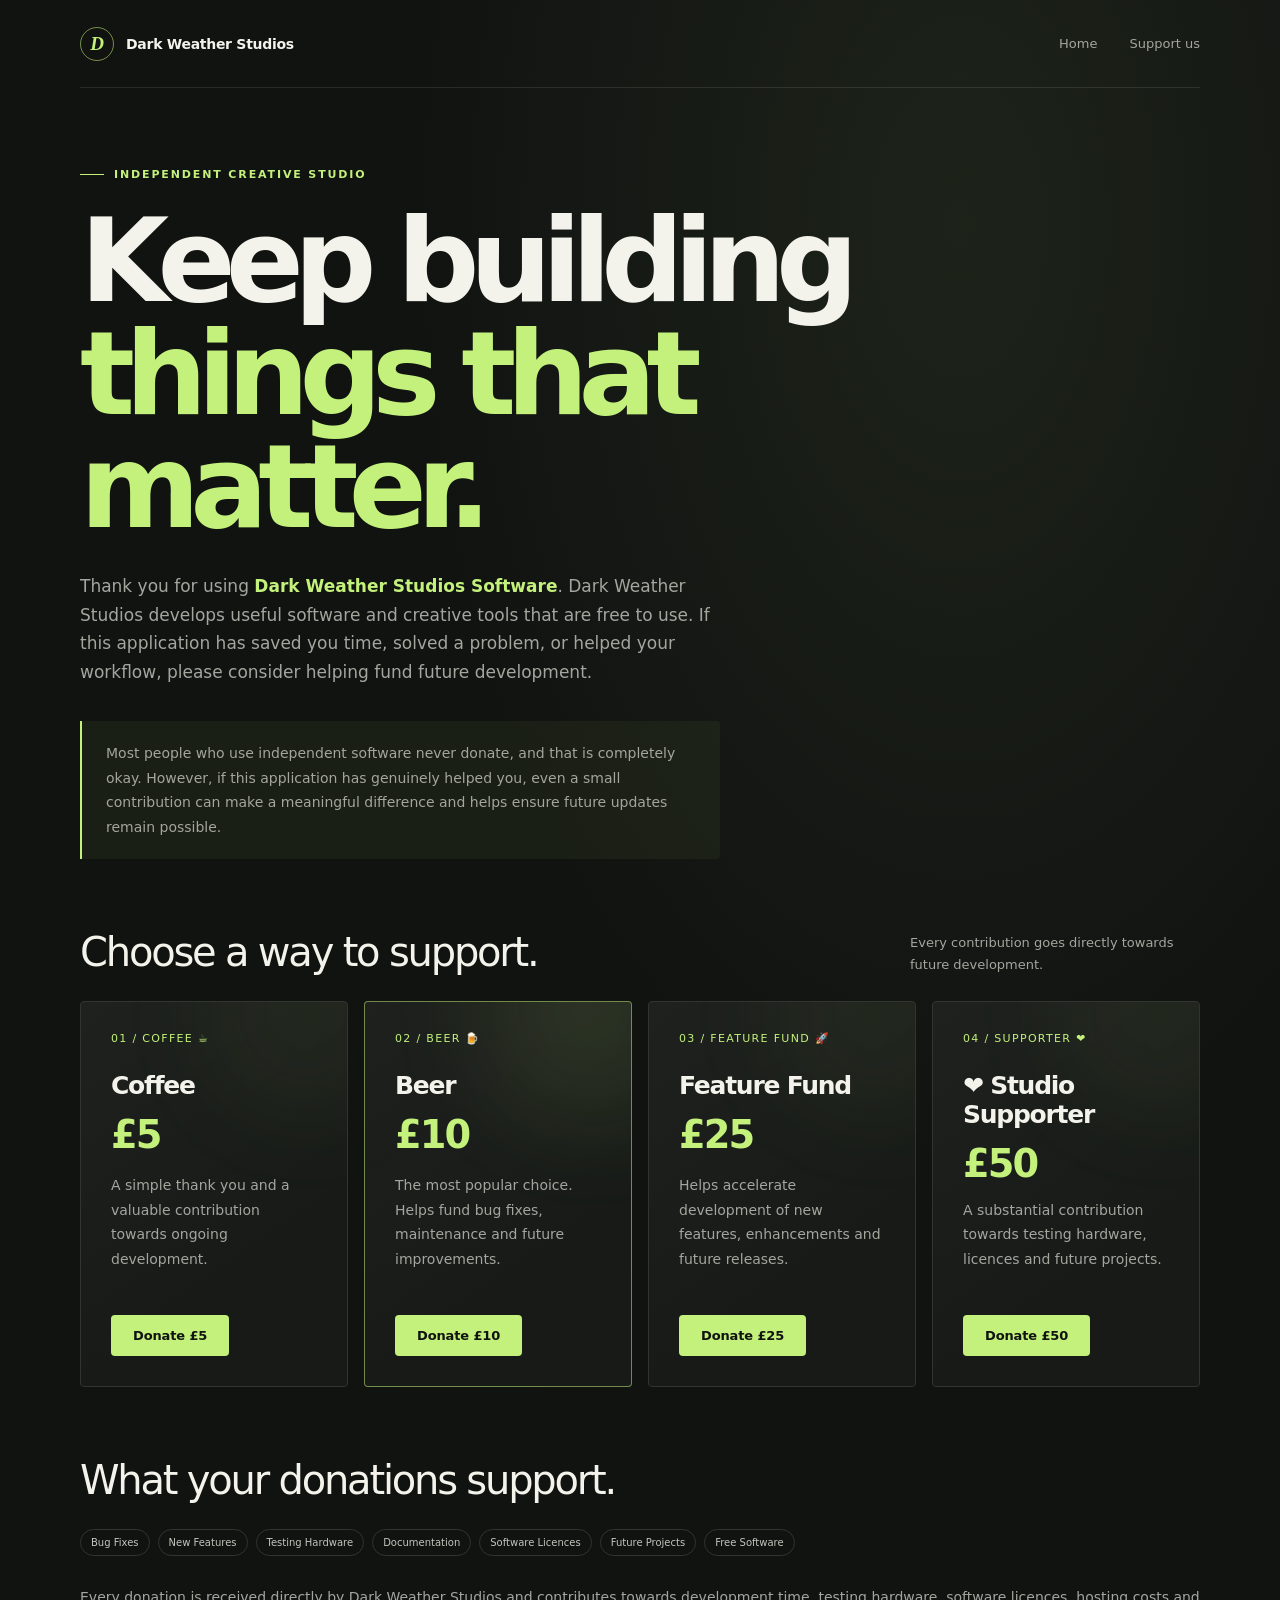
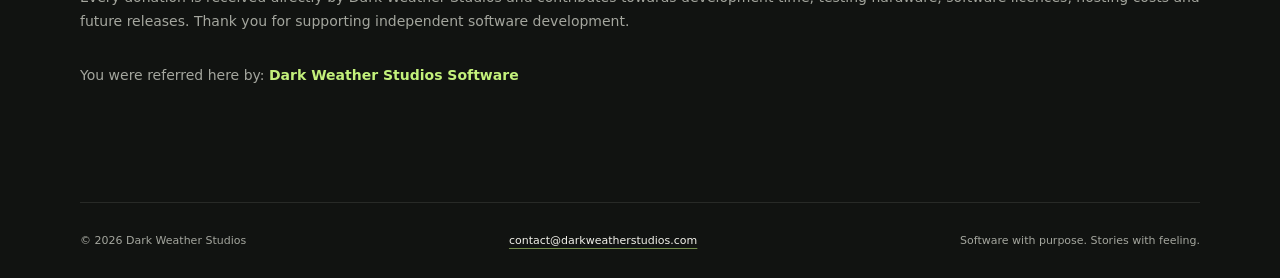
==== DonatePage.html @ fe1486bf "UpdateDark Weather Website" ====
<!doctype html>
<html lang="en">
  <head>
    <meta charset="utf-8">
    <meta name="viewport" content="width=device-width, initial-scale=1">
    <meta name="theme-color" content="#111311">
    <meta name="description" content="Support Dark Weather Studios and help fund future independent software development.">
    <title>Support Dark Weather Studios</title>
    <link rel="stylesheet" href="styles.css">
  </head>
  <body>
    <div class="page">
      <header>
        <a class="brand" href="index.html" aria-label="Dark Weather Studios home">
          <span class="brand-mark" aria-hidden="true">D</span>
          <span>Dark Weather Studios</span>
        </a>
        <nav aria-label="Main navigation">
          <a href="index.html">Home</a>
          <a href="#support">Support us</a>
        </nav>
      </header>

      <main>
        <section class="hero hero--compact">
          <p class="eyebrow">Independent creative studio</p>
          <h1>Keep building<br><span>things that matter.</span></h1>
          <p class="intro intro--wide">
            Thank you for using
            <span id="appName" class="app-name">Dark Weather Studios Software</span>.
            Dark Weather Studios develops useful software and creative tools that
            are free to use. If this application has saved you time, solved a
            problem, or helped your workflow, please consider helping fund future
            development.
          </p>
          <div class="note">
            Most people who use independent software never donate, and that is
            completely okay. However, if this application has genuinely helped
            you, even a small contribution can make a meaningful difference and
            helps ensure future updates remain possible.
          </div>
        </section>

        <section class="services" id="support" aria-labelledby="support-title">
          <div class="section-heading">
            <h2 id="support-title">Choose a way to support.</h2>
            <p>Every contribution goes directly towards future development.</p>
          </div>
          <div class="card-grid">
            <article class="service-card service-card--tier">
              <span class="service-number">01 / COFFEE ☕</span>
              <h3>Coffee</h3>
              <p class="price">£5</p>
              <p>
                A simple thank you and a valuable contribution towards ongoing
                development.
              </p>
              <div class="buttons">
                <a class="button button--primary" href="https://buy.stripe.com/14A7sLc7XarZb0yg1Rb7y00">Donate £5</a>
              </div>
            </article>
            <article class="service-card service-card--tier service-card--recommended">
              <span class="service-number">02 / BEER 🍺</span>
              <h3>Beer</h3>
              <p class="price">£10</p>
              <p>
                The most popular choice. Helps fund bug fixes, maintenance and
                future improvements.
              </p>
              <div class="buttons">
                <a class="button button--primary" href="https://buy.stripe.com/cNibJ1dc10Rpd8Gg1Rb7y02">Donate £10</a>
              </div>
            </article>
            <article class="service-card service-card--tier">
              <span class="service-number">03 / FEATURE FUND 🚀</span>
              <h3>Feature Fund</h3>
              <p class="price">£25</p>
              <p>
                Helps accelerate development of new features, enhancements and
                future releases.
              </p>
              <div class="buttons">
                <a class="button button--primary" href="https://buy.stripe.com/eVqcN54Fv9nV7Om7vlb7y03">Donate £25</a>
              </div>
            </article>
            <article class="service-card service-card--tier service-card--superstar">
              <span class="service-number">04 / SUPPORTER ❤️</span>
              <h3>❤️ Studio Supporter</h3>
              <div class="superstar-label">
                ⭐ Be a Superstar Supporter
              </div>
              <p class="price">£50</p>
              <p>
                A substantial contribution towards testing hardware, licences and
                future projects.
              </p>
              <div class="buttons">
                <a class="button button--primary" href="https://buy.stripe.com/9B6cN51tj0Rp5Ge8zpb7y04">Donate £50</a>
              </div>
            </article>
          </div>

          <div class="section-heading section-heading--spaced">
            <h2>What your donations support.</h2>
          </div>
          <div class="tags" aria-label="What donations support">
            <span>Bug Fixes</span>
            <span>New Features</span>
            <span>Testing Hardware</span>
            <span>Documentation</span>
            <span>Software Licences</span>
            <span>Future Projects</span>
            <span>Free Software</span>
          </div>
          <p class="meta">
            Every donation is received directly by Dark Weather Studios and
            contributes towards development time, testing hardware, software
            licences, hosting costs and future releases. Thank you for supporting
            independent software development.
          </p>
          <p class="meta">
            You were referred here by:
            <span id="sourceApp" class="app-name">Dark Weather Studios Software</span>
          </p>
        </section>
      </main>

      <footer>
        <p>© <span id="year">2026</span> Dark Weather Studios</p>
        <p><a href="mailto:contact@darkweatherstudios.com">contact@darkweatherstudios.com</a></p>
        <p>Software with purpose. Stories with feeling.</p>
      </footer>
    </div>

    <script>
      const params = new URLSearchParams(window.location.search);
      const appName = params.get('app') || 'Dark Weather Studios Software';

      document.getElementById('appName').textContent = appName;
      document.getElementById('sourceApp').textContent = appName;
    </script>
  </body>
</html>
---- styles.css ----
/* ==========================================================================
   Dark Weather Studios — shared stylesheet
   Single source of truth for branding across all pages.
   ========================================================================== */

/* --- Design tokens --------------------------------------------------------- */

:root {
  color-scheme: dark;
  --ink: #f3f2eb;
  --muted: #a4a69e;
  --surface: #171a17;
  --line: #30352f;
  --accent: #c3f17b;
}

/* --- Base ------------------------------------------------------------------ */

* {
  box-sizing: border-box;
}

html {
  scroll-behavior: smooth;
}

body {
  margin: 0;
  background:
    radial-gradient(ellipse at 75% 12%, rgb(103 133 79 / 14%), transparent 34rem),
    #111311;
  color: var(--ink);
  font-family: Inter, ui-sans-serif, system-ui, -apple-system, BlinkMacSystemFont, "Segoe UI", sans-serif;
  -webkit-font-smoothing: antialiased;
}

a {
  color: inherit;
}

.page {
  width: min(1120px, calc(100% - 48px));
  margin: 0 auto;
}

/* --- Header / brand / nav --------------------------------------------------- */

header {
  min-height: 88px;
  display: flex;
  align-items: center;
  justify-content: space-between;
  border-bottom: 1px solid rgb(243 242 235 / 10%);
}

.brand {
  display: flex;
  align-items: center;
  gap: 12px;
  text-decoration: none;
  font-size: 14px;
  font-weight: 700;
  letter-spacing: -0.02em;
}

.brand-mark {
  display: grid;
  width: 34px;
  height: 34px;
  place-items: center;
  border: 1px solid rgb(195 241 123 / 55%);
  border-radius: 50%;
  color: var(--accent);
  font-family: Georgia, serif;
  font-size: 19px;
  font-style: italic;
}

nav {
  display: flex;
  gap: 32px;
  color: var(--muted);
  font-size: 13px;
}

nav a {
  position: relative;
  text-decoration: none;
  transition: color 220ms ease;
}

nav a:hover,
nav a:focus-visible {
  color: var(--ink);
}

nav a::after {
  position: absolute;
  right: 0;
  bottom: -7px;
  left: 0;
  height: 1px;
  background: var(--accent);
  content: "";
  transform: scaleX(0);
  transform-origin: right;
  transition: transform 260ms ease;
}

nav a:hover::after,
nav a:focus-visible::after {
  transform: scaleX(1);
  transform-origin: left;
}

/* --- Hero ------------------------------------------------------------------- */

.hero {
  position: relative;
  display: flex;
  min-height: 555px;
  flex-direction: column;
  justify-content: center;
  padding: 90px 0 96px;
  animation: rise-in 800ms cubic-bezier(0.2, 0.7, 0.2, 1) both;
}

.hero--compact {
  min-height: 0;
  justify-content: flex-start;
  padding: 80px 0 40px;
}

.eyebrow {
  display: flex;
  align-items: center;
  gap: 10px;
  margin: 0 0 24px;
  color: var(--accent);
  font-size: 11px;
  font-weight: 700;
  letter-spacing: 0.17em;
  text-transform: uppercase;
}

.eyebrow::before {
  width: 24px;
  height: 1px;
  background: currentColor;
  content: "";
}

h1 {
  max-width: 820px;
  margin: 0;
  font-size: clamp(3.5rem, 9vw, 7.2rem);
  font-weight: 550;
  letter-spacing: -0.085em;
  line-height: 0.98;
}

h1 span {
  color: var(--accent);
}

.intro {
  max-width: 480px;
  margin: 28px 0 0;
  color: var(--muted);
  font-size: 17px;
  line-height: 1.7;
}

.intro--wide {
  max-width: 640px;
}

.app-name {
  color: var(--accent);
  font-weight: 650;
}

.hero-link {
  display: inline-flex;
  align-items: center;
  gap: 12px;
  width: fit-content;
  margin-top: 34px;
  color: var(--ink);
  font-size: 13px;
  font-weight: 650;
  text-decoration: none;
}

.hero-link span {
  display: grid;
  width: 30px;
  height: 30px;
  place-items: center;
  border: 1px solid var(--line);
  border-radius: 50%;
  color: var(--accent);
  transition: transform 320ms cubic-bezier(0.2, 0.7, 0.2, 1), border-color 320ms ease;
}

.hero-link:hover span {
  transform: translateY(4px);
  border-color: var(--accent);
}

/* --- Sections ---------------------------------------------------------------- */

.services {
  padding: 30px 0 100px;
}

.section-heading {
  display: flex;
  align-items: end;
  justify-content: space-between;
  gap: 24px;
  margin-bottom: 26px;
}

.section-heading h2 {
  margin: 0;
  font-size: clamp(1.7rem, 4vw, 2.5rem);
  font-weight: 500;
  letter-spacing: -0.055em;
}

.section-heading--spaced {
  margin-top: 70px;
}

.section-heading p {
  max-width: 290px;
  margin: 0;
  color: var(--muted);
  font-size: 13px;
  line-height: 1.65;
}

/* --- Cards (services + donations) -------------------------------------------- */

.service-grid {
  display: grid;
  grid-template-columns: repeat(2, minmax(0, 1fr));
  gap: 16px;
}

.card-grid {
  display: grid;
  grid-template-columns: repeat(2, minmax(0, 1fr));
  gap: 16px;
}

@media (min-width: 1000px) {
  .card-grid {
    grid-template-columns: repeat(4, minmax(0, 1fr));
  }
}

.service-card {
  position: relative;
  overflow: hidden;
  min-height: 290px;
  padding: 30px;
  border: 1px solid var(--line);
  border-radius: 4px;
  background: linear-gradient(145deg, rgb(255 255 255 / 3%), transparent 70%), var(--surface);
  transition: transform 420ms cubic-bezier(0.2, 0.7, 0.2, 1), border-color 420ms ease, box-shadow 420ms ease;
  animation: fade-in 800ms cubic-bezier(0.2, 0.7, 0.2, 1) both;
}

.service-card::before {
  position: absolute;
  top: -100px;
  right: -70px;
  width: 220px;
  height: 220px;
  border-radius: 50%;
  background: var(--card-glow, rgb(195 241 123 / 8%));
  content: "";
  filter: blur(55px);
  opacity: 0.65;
  pointer-events: none;
  transition: opacity 420ms ease, transform 600ms ease;
}

.service-card:hover {
  transform: translateY(-7px);
  border-color: rgb(195 241 123 / 52%);
  box-shadow: 0 22px 60px rgb(0 0 0 / 24%);
}

.service-card:hover::before {
  opacity: 1;
  transform: scale(1.25);
}

.service-card > * {
  position: relative;
}

.service-card--software {
  --card-glow: rgb(195 241 123 / 13%);
  animation-delay: 120ms;
}

.service-card--video {
  --card-glow: rgb(124 168 127 / 18%);
  animation-delay: 240ms;
}

.service-card--recommended {
  --card-glow: rgb(195 241 123 / 16%);
  border-color: rgb(195 241 123 / 52%);
}

.service-number {
  color: var(--accent);
  font-size: 11px;
  letter-spacing: 0.12em;
}

.service-card h3 {
  margin: 48px 0 12px;
  font-size: 25px;
  font-weight: 550;
  letter-spacing: -0.05em;
}

.service-card--tier {
  display: flex;
  min-height: 300px;
  flex-direction: column;
}

.service-card--tier h3 {
  margin-top: 26px;
}

.service-card--tier p {
  flex: 1;
}

.service-card p {
  max-width: 400px;
  margin: 0;
  color: var(--muted);
  font-size: 14px;
  line-height: 1.75;
}

.service-card p.price {
  margin: 4px 0 14px;
  color: var(--accent);
  font-size: 2.4rem;
  font-weight: 650;
  letter-spacing: -0.05em;
  line-height: 1;
}

/* --- Tags & badges ------------------------------------------------------------ */

.tags {
  display: flex;
  flex-wrap: wrap;
  gap: 8px;
  margin-top: 22px;
}

.tags span {
  padding: 7px 10px;
  border: 1px solid var(--line);
  border-radius: 99px;
  color: #c2c5bc;
  font-size: 10px;
  transition: border-color 260ms ease, color 260ms ease, transform 260ms ease;
}

.service-card:hover .tags span {
  transform: translateY(-2px);
  border-color: rgb(195 241 123 / 35%);
  color: var(--ink);
}

/* --- Buttons ------------------------------------------------------------------- */

.button {
  display: inline-block;
  padding: 13px 22px;
  border-radius: 4px;
  font-size: 13px;
  font-weight: 650;
  letter-spacing: -0.01em;
  text-decoration: none;
  transition: transform 260ms ease, opacity 260ms ease, border-color 260ms ease;
}

.button:hover {
  transform: translateY(-2px);
}

.button--primary {
  background: var(--accent);
  color: #111311;
}

.button--primary:hover {
  opacity: 0.9;
}

.button--ghost {
  border: 1px solid var(--line);
  color: var(--ink);
}

.button--ghost:hover {
  border-color: rgb(195 241 123 / 52%);
}

.buttons {
  display: flex;
  flex-wrap: wrap;
  gap: 14px;
  margin-top: 44px;
}

/* --- Panels, notes & quotes ------------------------------------------------------ */

.panel {
  margin-top: 50px;
  padding: 30px;
  border: 1px solid var(--line);
  border-radius: 4px;
  background: linear-gradient(145deg, rgb(255 255 255 / 3%), transparent 70%), var(--surface);
}

.panel h2 {
  margin: 0 0 14px;
  font-size: clamp(1.4rem, 3vw, 1.8rem);
  font-weight: 500;
  letter-spacing: -0.045em;
}

.panel p,
.panel li {
  color: var(--muted);
  font-size: 14px;
  line-height: 1.75;
}

.panel ul {
  margin: 14px 0 0;
  padding-left: 20px;
}

.note {
  max-width: 640px;
  margin-top: 34px;
  padding: 20px 24px;
  border-left: 2px solid var(--accent);
  background: rgb(195 241 123 / 5%);
  border-radius: 0 4px 4px 0;
  color: var(--muted);
  font-size: 14px;
  line-height: 1.75;
}

.quote {
  margin-top: 26px;
  padding-left: 18px;
  border-left: 2px solid var(--accent);
  color: var(--muted);
  font-size: 14px;
  font-style: italic;
  line-height: 1.75;
}

.pill {
  display: inline-flex;
  align-items: center;
  align-self: flex-start;
  width: fit-content;
  gap: 10px;
  margin-bottom: 28px;
  padding: 9px 16px;
  border: 1px solid rgb(195 241 123 / 35%);
  border-radius: 99px;
  background: rgb(195 241 123 / 8%);
  color: var(--accent);
  font-size: 12px;
  font-weight: 650;
  letter-spacing: 0.04em;
}

.meta {
  margin-top: 30px;
  color: var(--muted);
  font-size: 14px;
  line-height: 1.7;
}

/* --- Footer ------------------------------------------------------------------------ */

footer {
  display: flex;
  min-height: 76px;
  align-items: center;
  justify-content: space-between;
  gap: 16px;
  border-top: 1px solid rgb(243 242 235 / 10%);
  color: var(--muted);
  font-size: 11px;
}

footer p {
  margin: 0;
}

footer a {
  color: var(--ink);
  text-decoration-color: rgb(195 241 123 / 55%);
  text-underline-offset: 4px;
  transition: color 220ms ease, text-decoration-color 220ms ease;
}

footer a:hover,
footer a:focus-visible {
  color: var(--accent);
  text-decoration-color: currentColor;
}

/* --- Animations ---------------------------------------------------------------------- */

@keyframes rise-in {
  from {
    opacity: 0;
    transform: translateY(22px);
  }

  to {
    opacity: 1;
    transform: translateY(0);
  }
}

@keyframes fade-in {
  from {
    opacity: 0;
  }

  to {
    opacity: 1;
  }
}

/* --- Superstar supporter card --- */

.service-card--superstar{
  position:relative;
  overflow:hidden;
}


.service-card--superstar::after{
  content:"";
  position:absolute;
  inset:0;
  border:1px solid transparent;
  border-radius:4px;
  pointer-events:none;
  transition:all .35s ease;
}

.service-card--superstar:hover{
  border-color:rgb(195 241 123 / 80%);
  box-shadow:
    0 0 0 1px rgb(195 241 123 / 20%),
    0 0 18px rgb(195 241 123 / 18%),
    0 0 40px rgb(195 241 123 / 10%);
}

.service-card--superstar:hover::after{
  border-color:rgb(195 241 123 / 80%);
  animation:superstar-sparkle 2s linear infinite;
}

.superstar-label{
  opacity:0;
  max-height:0;
  overflow:hidden;

  color:var(--accent);
  font-size:12px;
  font-weight:700;
  letter-spacing:.08em;
  text-transform:uppercase;

  transform:translateY(-8px);

  transition:
      opacity .25s ease,
      transform .25s ease,
      max-height .25s ease;
}

.service-card--superstar:hover .superstar-label{
  opacity:1;
  max-height:40px;
  transform:translateY(0);
}

@keyframes superstar-sparkle {

  0%{
    box-shadow:
      -110px -110px 0 -108px rgba(195,241,123,0),
      110px 110px 0 -108px rgba(195,241,123,0);
  }

  25%{
    box-shadow:
      -110px -110px 0 -103px rgba(195,241,123,.9),
      110px 110px 0 -108px rgba(195,241,123,0);
  }

  50%{
    box-shadow:
      -110px -110px 0 -108px rgba(195,241,123,0),
      110px 110px 0 -103px rgba(195,241,123,.9);
  }

  75%{
    box-shadow:
      -110px 110px 0 -103px rgba(195,241,123,.9),
      110px -110px 0 -108px rgba(195,241,123,0);
  }

  100%{
    box-shadow:
      -110px 110px 0 -108px rgba(195,241,123,0),
      110px -110px 0 -103px rgba(195,241,123,.9);
  }

}

/* --- Responsive ------------------------------------------------------------------------ */

@media (max-width: 640px) {
  .page {
    width: min(100% - 36px, 480px);
  }

  header {
    min-height: 72px;
  }

  nav {
    gap: 18px;
    font-size: 12px;
  }

  .brand {
    gap: 8px;
    font-size: 12px;
  }

  .brand-mark {
    width: 30px;
    height: 30px;
  }

  .hero {
    min-height: 500px;
    padding: 80px 0;
  }

  .hero--compact {
    min-height: 0;
    padding: 60px 0 30px;
  }

  .intro {
    font-size: 15px;
  }

  .section-heading {
    align-items: start;
    flex-direction: column;
    gap: 10px;
  }

  .service-grid,
  .card-grid {
    grid-template-columns: 1fr;
  }

  .service-card {
    min-height: 270px;
    padding: 24px;
  }

  .service-card h3 {
    margin-top: 38px;
  }

  .service-card--tier {
    min-height: 0;
  }

  .service-card--tier h3 {
    margin-top: 22px;
  }

  .services {
    padding-bottom: 70px;
  }

  footer {
    align-items: flex-start;
    flex-direction: column;
    justify-content: center;
    padding: 20px 0;
  }
}

@keyframes superstar-spin{
    from{
        transform:rotate(0deg);
    }
    to{
        transform:rotate(360deg);
    }
}

@media (prefers-reduced-motion: reduce) {
  html {
    scroll-behavior: auto;
  }

  *,
  *::before,
  *::after {
    transition-duration: 0.01ms !important;
    animation-duration: 0.01ms !important;
    animation-iteration-count: 1 !important;
  }
}
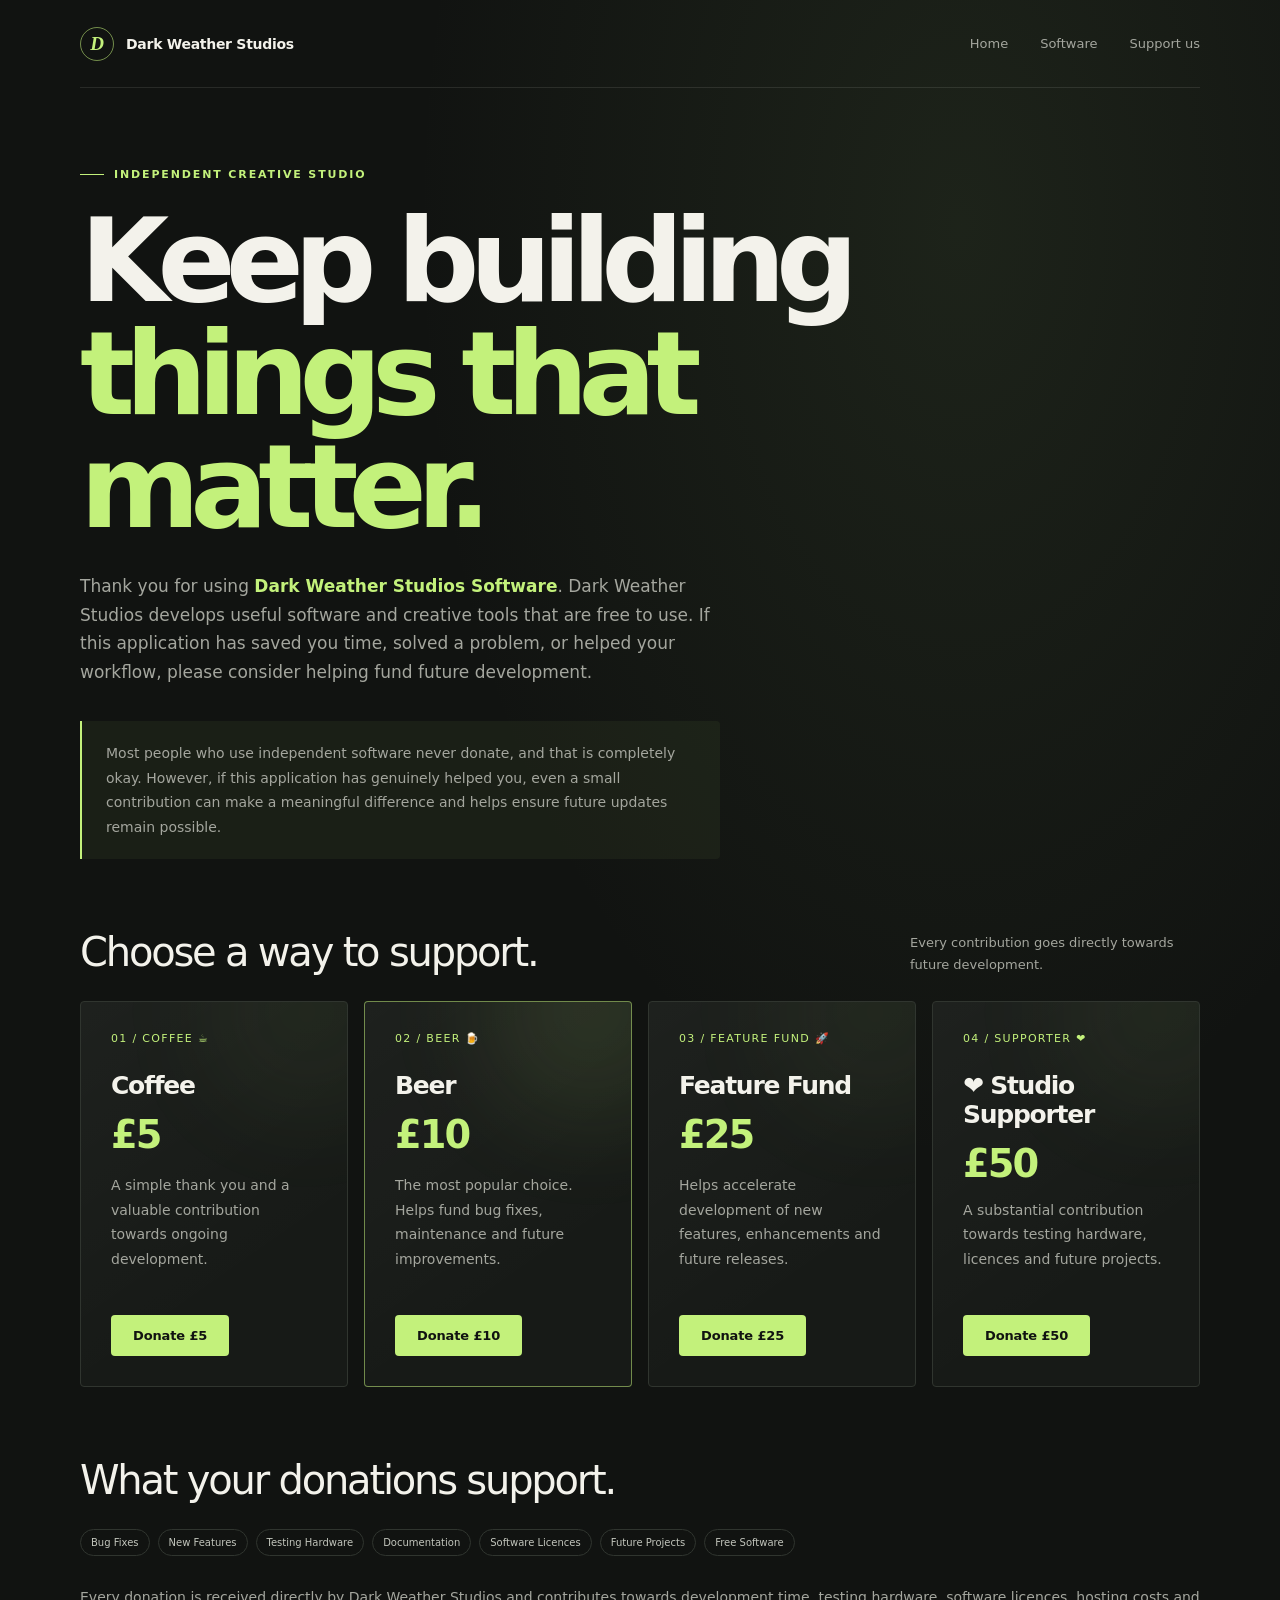
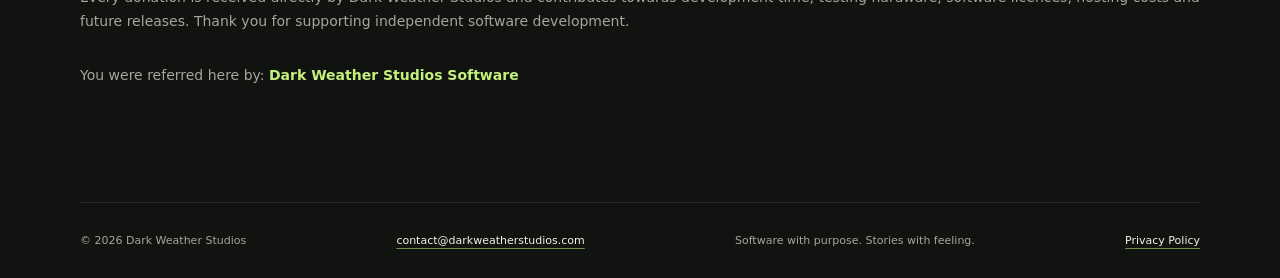
==== commit 1bd8ba54: "UpdateDark Weather Website" ====
--- a/DonatePage.html
+++ b/DonatePage.html
@@ -17,6 +17,7 @@
         </a>
         <nav aria-label="Main navigation">
           <a href="index.html">Home</a>
+          <a href="software.html">Software</a>
           <a href="#support">Support us</a>
         </nav>
       </header>
@@ -129,6 +130,7 @@
         <p>© <span id="year">2026</span> Dark Weather Studios</p>
         <p><a href="mailto:contact@darkweatherstudios.com">contact@darkweatherstudios.com</a></p>
         <p>Software with purpose. Stories with feeling.</p>
+        <p><a href="privacy.html">Privacy Policy</a></p>
       </footer>
     </div>
 
